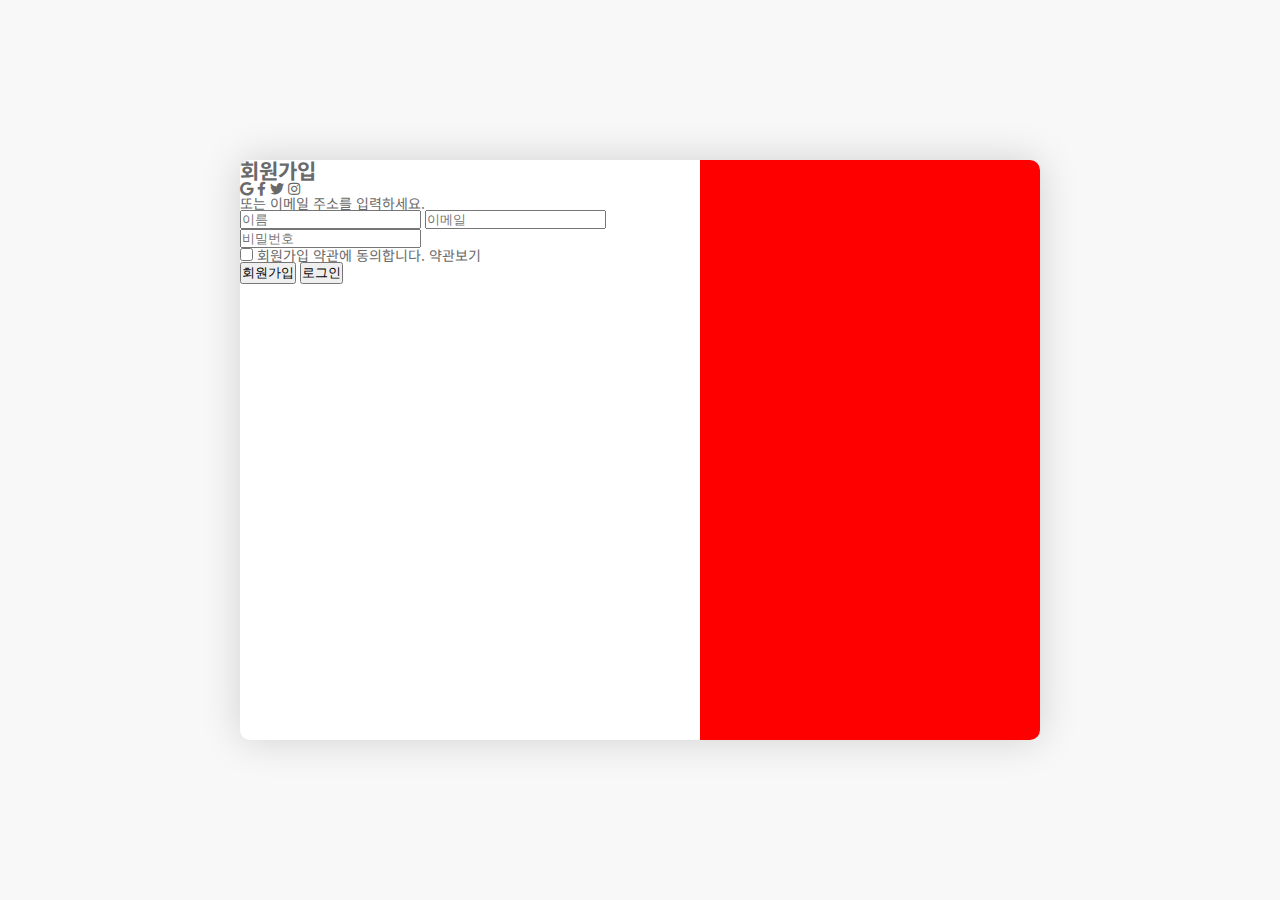
==== form/index.html @ 012491e5 "회원가입" ====
<!DOCTYPE html>
<html lang="ko">
  <head>
    <meta charset="UTF-8" />
    <meta name="viewport" content="width=device-width, initial-scale=1.0" />
    <title>sign up</title>
    <link
      href="https://cdnjs.cloudflare.com/ajax/libs/font-awesome/5.13.0/css/all.min.css"
      rel="stylesheet"
    />
    <link rel="stylesheet" href="style.css" />
  </head>
  <body>
    <div class="container">
      <div class="forms">
        <div class="form">
          <h2>회원가입</h2>
          <div class="soclai-btns">
            <a href="#"><i class="fab fa-google"></i></a>
            <a href="#"><i class="fab fa-facebook-f"></i></a>
            <a href="#"><i class="fab fa-twitter"></i></a>
            <a href="#"><i class="fab fa-instagram"></i></a>
          </div>
          <p>또는 이메일 주소를 입력하세요.</p>
          <form>
            <input type="text" placeholder="이름" />
            <input type="text" placeholder="이메일" />
            <input type="text" placeholder="비밀번호" />
            <div class="check">
              <label>
                <input type="checkbox" /> 회원가입 약관에 동의합니다.
              </label>
              <a href="#">약관보기</a>
            </div>
            <div class="btns">
              <button>회원가입</button>
              <button>로그인</button>
            </div>
          </form>
        </div>

        <div class="photo"></div>
      </div>
    </div>
  </body>
</html>
---- form/style.css ----
@import url("https://fonts.googleapis.com/css2?family=Noto+Sans+KR:wght@400;700&display=swap");

* {
  margin: 0;
  padding: 0;
  box-sizing: border-box;
}

a {
  text-decoration: none;
  color: inherit;
}

body {
  font-family: "Noto Sans KR", sans-serif;
  background: #f7f8f7f8;
  font-size: 14px;
  color: #6a6a6a;
  line-height: 1;
}

.container {
  overflow: hidden;
}

.forms {
  position: absolute;
  width: 800px;
  height: 580px;
  background: #fff;
  top: 50%;
  left: 50%;
  transform: translate(-50%, -50%);
  border-radius: 10px;
  box-shadow: 0px 0px 40px rgba(0, 0, 0, 0.16);
}

.form {
  width: 460px;
  height: 580px;
  float: left;
}

.photo {
  width: 340px;
  height: 580px;
  background: red;
  float: right;
  border-radius: 0 10px 10px 0;
}
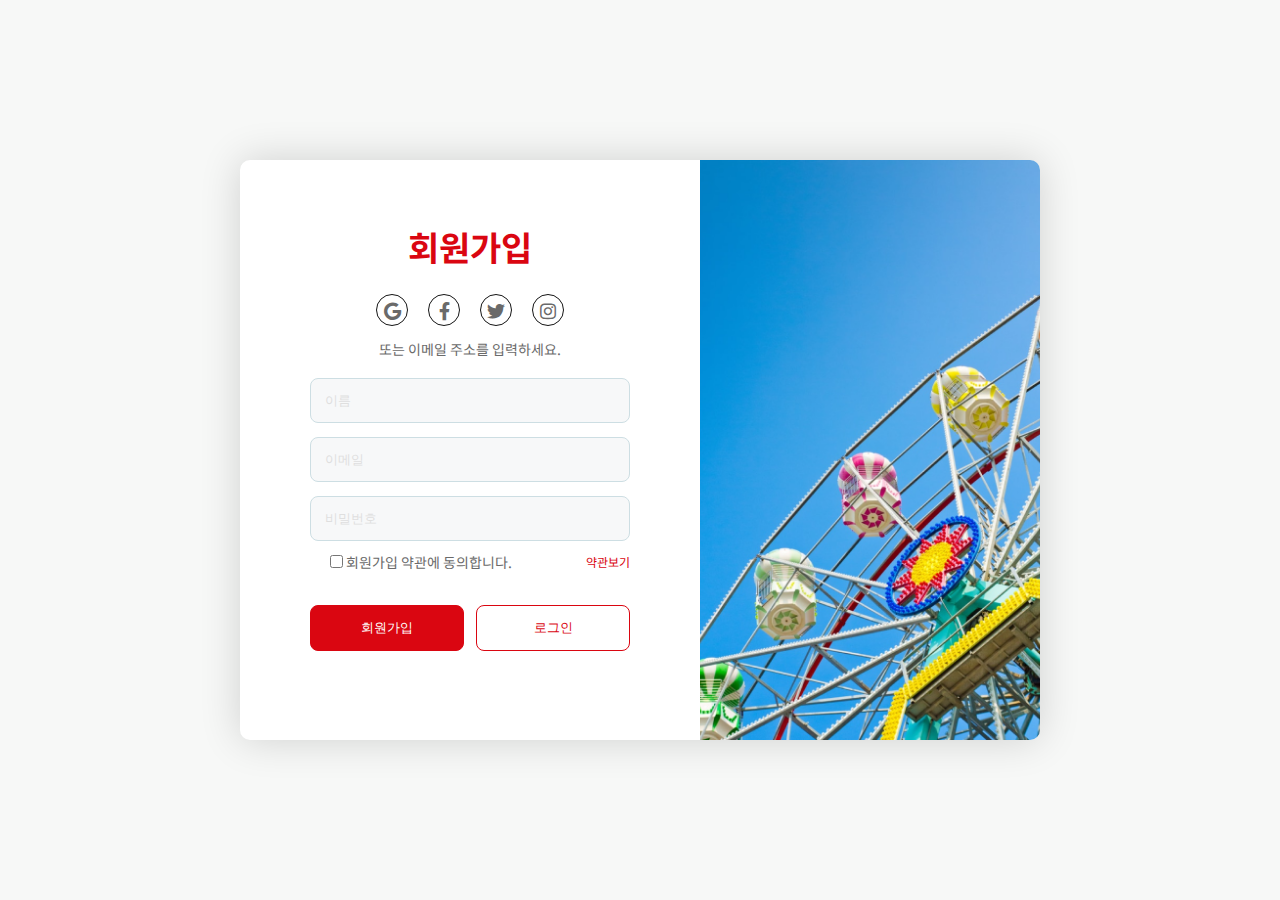
==== commit 782893fe: "로그인페이지" ====
--- a/form/index.html
+++ b/form/index.html
@@ -1,9 +1,9 @@
 <!DOCTYPE html>
-<html lang="ko">
+<html lang="en">
   <head>
     <meta charset="UTF-8" />
     <meta name="viewport" content="width=device-width, initial-scale=1.0" />
-    <title>sign up</title>
+    <title>Document</title>
     <link
       href="https://cdnjs.cloudflare.com/ajax/libs/font-awesome/5.13.0/css/all.min.css"
       rel="stylesheet"
@@ -22,19 +22,20 @@
             <a href="#"><i class="fab fa-instagram"></i></a>
           </div>
           <p>또는 이메일 주소를 입력하세요.</p>
+
           <form>
-            <input type="text" placeholder="이름" />
-            <input type="text" placeholder="이메일" />
-            <input type="text" placeholder="비밀번호" />
+            <input class="input" type="text" placeholder="이름" />
+            <input class="input" type="email" placeholder="이메일" />
+            <input class="input" type="password" placeholder="비밀번호" />
             <div class="check">
               <label>
                 <input type="checkbox" /> 회원가입 약관에 동의합니다.
               </label>
               <a href="#">약관보기</a>
             </div>
-            <div class="btns">
-              <button>회원가입</button>
-              <button>로그인</button>
+            <div class="buts">
+              <button class="btn">회원가입</button>
+              <button class="btn btn-line">로그인</button>
             </div>
           </form>
         </div>
--- a/form/style.css
+++ b/form/style.css
@@ -39,12 +39,122 @@
   width: 460px;
   height: 580px;
   float: left;
+  padding: 0 70px;
+  text-align: center;
+}
+
+.form h2 {
+  color: #da0611;
+  font-size: 34px;
+  font-weight: 700;
+  margin-top: 70px;
+}
+
+.form .soclai-btns {
+  display: flex;
+  align-items: center;
+  justify-content: center;
+  margin-top: 30px;
+  margin-bottom: 16px;
+}
+
+.form .soclai-btns a {
+  border: 1px solid #141414;
+  width: 32px;
+  height: 32px;
+  display: inline-block;
+  font-size: 18px;
+  line-height: 30px;
+  border-radius: 50%;
+  margin: 0 10px;
+  transition: color 0.3s, background-color 0.3s;
+}
+
+.form .soclai-btns a:hover {
+  background-color: #141414;
+  color: #fff;
+}
+
+.form p {
+  margin-bottom: 22px;
+}
+
+.input {
+  width: 100%;
+  padding: 14px;
+  margin-bottom: 14px;
+  border-radius: 8px;
+  border: 1px solid #cddee3;
+  outline: none;
+  background: #f7f8f9;
+  color: #6a6a6a;
+  transition: background 0.3s;
+}
+
+.input:focus {
+  background: #fff;
+  box-shadow: 0px 2px 4px (rgba(0, 0, 0, 0.12));
+}
+
+.input::placeholder {
+  color: #dfdfdf;
+  transition: color 0.3s;
+}
+
+.input:focus::placeholder {
+  color: transparent;
+}
+
+.check {
+  display: flex;
+  align-items: center;
+  justify-content: space-between;
+  margin-bottom: 36px;
+}
+
+.check input[type="checkbox"] {
+  margin-left: 20px;
+}
+
+.check a {
+  font-size: 12px;
+  color: #da0611;
 }
 
 .photo {
   width: 340px;
   height: 580px;
-  background: red;
   float: right;
   border-radius: 0 10px 10px 0;
+  background: url(./photo\ 01.png) no-repeat;
+  background-position: center;
+  background-size: cover;
 }
+
+.buts {
+  display: flex;
+  align-items: center;
+  justify-content: space-between;
+}
+
+.btn {
+  width: 154px;
+  height: 46px;
+  border: 1px solid #da0611;
+  border-radius: 8px;
+  background: #da0611;
+  color: #fff;
+  line-height: 44px;
+  cursor: pointer;
+}
+
+.btn-line {
+  border: 1px solid #da0611;
+  background: transparent;
+  color: #da0611;
+}
+
+.btn-line:hover {
+  background-color: #da0611;
+  color: #fff;
+}
